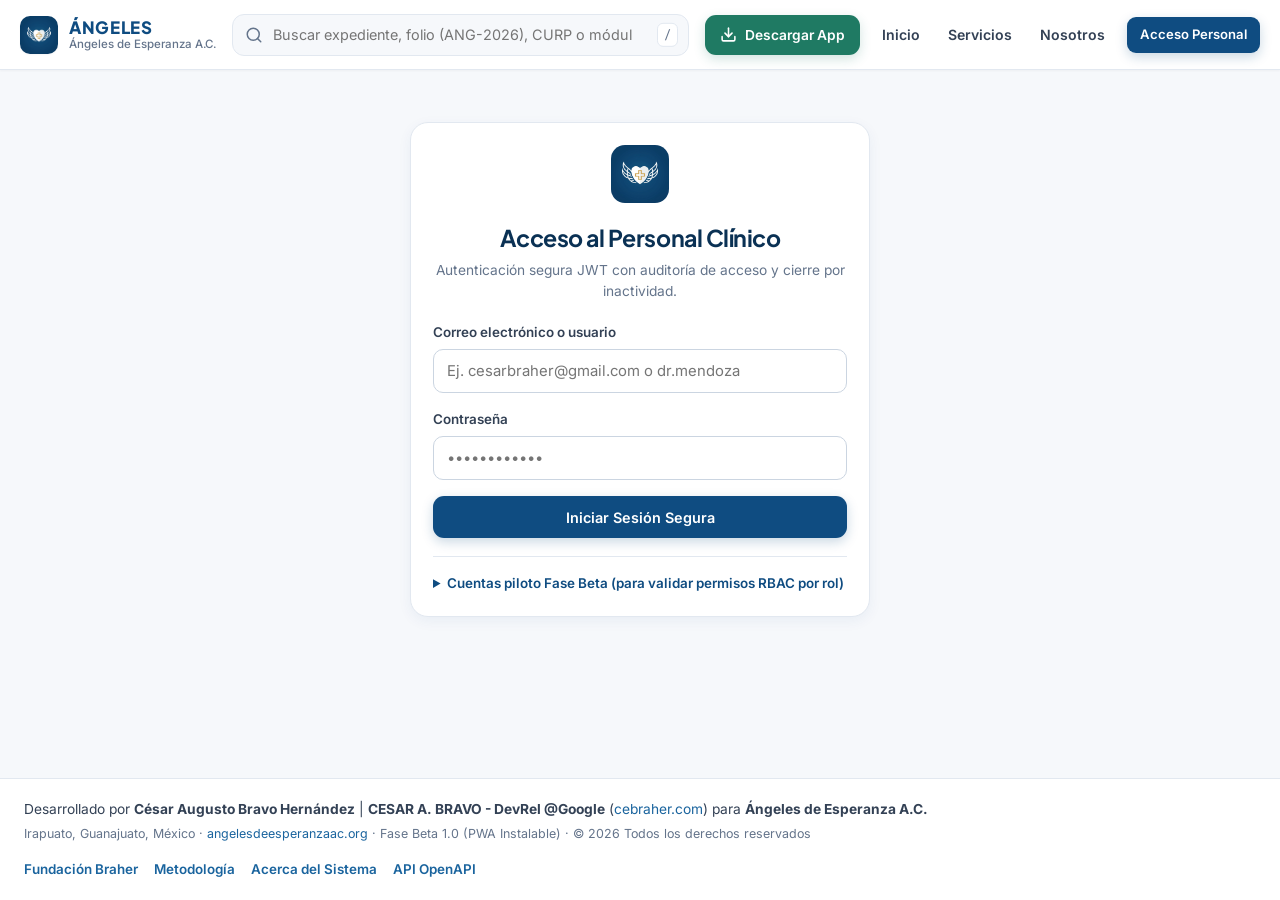
==== angeles/index.html @ a1adfa62 "fix: mover index.html y angeles/ a la raíz del repo para Hostinger public_html + .htaccess y modo hí" ====
<!DOCTYPE html>
<!--
 * @project     ÁNGELES — Sistema Integral EHR & Gestión Clínica (PWA)
 * @institution Ángeles de Esperanza A.C. (Irapuato, Guanajuato)
 * @author      César Augusto Bravo Hernández
 * @role        CESAR A. BRAVO - DevRel @Google
 * @contact     cesarbraher@gmail.com | https://cebraher.com
 * @copyright   Todos los derechos reservados © 2026 César Augusto Bravo Hernández
-->
<html lang="es-MX">
<head>
  <meta charset="UTF-8" />
  <meta name="viewport" content="width=device-width, initial-scale=1.0, viewport-fit=cover" />
  <title>ÁNGELES — Sistema Integral de Expediente Clínico Electrónico | Ángeles de Esperanza A.C.</title>
  <meta name="description" content="Sistema Integral de Expediente Clínico Electrónico (EHR) y gestión terapéutica instalable como PWA para el Centro de Rehabilitación en Adicciones Ángeles de Esperanza A.C. en Irapuato, Guanajuato." />
  <meta name="author" content="César Augusto Bravo Hernández — CESAR A. BRAVO - DevRel @Google" />

  <!-- PWA & Mobile / Apple Integration (Directorio /angeles/) -->
  <link rel="manifest" href="/angeles/manifest.json" />
  <meta name="theme-color" content="#0F4C81" />
  <meta name="mobile-web-app-capable" content="yes" />
  <meta name="apple-mobile-web-app-capable" content="yes" />
  <meta name="apple-mobile-web-app-status-bar-style" content="black-translucent" />
  <meta name="apple-mobile-web-app-title" content="ÁNGELES" />
  <link rel="apple-touch-icon" href="/angeles/assets/icons/apple-touch-icon.png" />
  <link rel="icon" type="image/png" sizes="32x32" href="/angeles/assets/icons/favicon-32x32.png" />
  <link rel="icon" type="image/png" sizes="192x192" href="/angeles/assets/icons/icon-192x192.png" />

  <!-- Tipografía de alta legibilidad clínica -->
  <link rel="preconnect" href="https://fonts.googleapis.com" />
  <link rel="preconnect" href="https://fonts.gstatic.com" crossorigin />
  <link href="https://fonts.googleapis.com/css2?family=Inter:wght@400;500;600;700&family=JetBrains+Mono:wght@400;500;600&family=Plus+Jakarta+Sans:wght@500;600;700;800&display=swap" rel="stylesheet" />

  <link rel="stylesheet" href="/angeles/css/styles.css" />
</head>
<body>
  <!-- Aviso de estado sin conexión -->
  <div id="offline-banner" class="offline-banner hidden" role="status" aria-live="polite">
    <span>Modo sin conexión detectado — Sus borradores locales se resguardan automáticamente en este dispositivo.</span>
  </div>

  <!-- BARRA SUPERIOR PERSISTENTE (CON BUSCADOR GLOBAL + BOTÓN DESCARGAR APP) -->
  <header class="topbar" id="app-topbar">
    <div class="topbar-inner">
      <div class="topbar-left">
        <button id="btn-mobile-menu" class="icon-btn mobile-only" aria-label="Abrir menú de navegación" aria-expanded="false">
          <svg width="22" height="22" viewBox="0 0 24 24" fill="none" stroke="currentColor" stroke-width="2" stroke-linecap="round"><line x1="3" y1="6" x2="21" y2="6"/><line x1="3" y1="12" x2="21" y2="12"/><line x1="3" y1="18" x2="21" y2="18"/></svg>
        </button>

        <a href="/angeles/" class="brand" data-link>
          <img src="/angeles/assets/icons/icon-96x96.png" alt="Escudo ÁNGELES" class="brand-logo" width="38" height="38" />
          <div class="brand-text">
            <span class="brand-title">ÁNGELES</span>
            <span class="brand-subtitle">Ángeles de Esperanza A.C.</span>
          </div>
        </a>
      </div>

      <!-- BUSCADOR GLOBAL EN LA PARTE SUPERIOR -->
      <div class="topbar-search" id="global-search-wrapper" role="search">
        <svg class="search-icon" width="18" height="18" viewBox="0 0 24 24" fill="none" stroke="currentColor" stroke-width="2" stroke-linecap="round" stroke-linejoin="round" aria-hidden="true">
          <circle cx="11" cy="11" r="8"/><line x1="21" y1="21" x2="16.65" y2="16.65"/>
        </svg>
        <input
          type="search"
          id="global-search-input"
          class="search-input"
          placeholder="Buscar expediente, folio (ANG-2026), CURP o módulo..."
          autocomplete="off"
          aria-label="Buscador global de expedientes y módulos"
        />
        <kbd class="search-kbd" title="Presiona / para buscar">/</kbd>
        <div id="global-search-results" class="search-dropdown hidden" role="listbox" aria-label="Resultados de búsqueda"></div>
      </div>

      <!-- ACCIONES SUPERIORES: BOTÓN DIRECTO PARA DESCARGAR / INSTALAR LA APP + SESIÓN -->
      <div class="topbar-actions">
        <button id="btn-install-app" class="btn btn-download-app" type="button" title="Descargar e instalar ÁNGELES en tu teléfono o computadora">
          <svg width="17" height="17" viewBox="0 0 24 24" fill="none" stroke="currentColor" stroke-width="2.2" stroke-linecap="round" stroke-linejoin="round" aria-hidden="true">
            <path d="M21 15v4a2 2 0 0 1-2 2H5a2 2 0 0 1-2-2v-4"/>
            <polyline points="7 10 12 15 17 10"/>
            <line x1="12" y1="15" x2="12" y2="3"/>
          </svg>
          <span id="btn-install-app-label">Descargar App</span>
        </button>

        <nav id="topbar-nav" class="topbar-nav" aria-label="Navegación principal"></nav>
        <div id="topbar-user" class="topbar-user"></div>
      </div>
    </div>
  </header>

  <!-- CONTENEDOR PRINCIPAL (SIDEBAR CLÍNICA CUANDO ESTÁ AUTENTICADO + ÁREA DE VISTAS) -->
  <div class="app-shell" id="app-shell">
    <aside id="app-sidebar" class="sidebar hidden" aria-label="Menú clínico lateral"></aside>
    <div id="sidebar-backdrop" class="sidebar-backdrop hidden"></div>

    <div class="main-column">
      <main id="app-main" class="app-main" tabindex="-1"></main>

      <!-- PIE DE PÁGINA INSTITUCIONAL CON IDENTIDAD VISIBLE OBLIGATORIA -->
      <footer class="app-footer">
        <div class="footer-inner">
          <div class="footer-left">
            <p class="footer-attribution">
              Desarrollado por <strong>César Augusto Bravo Hernández</strong> |
              <strong>CESAR A. BRAVO - DevRel @Google</strong>
              (<a href="https://cebraher.com" target="_blank" rel="noopener noreferrer">cebraher.com</a>)
              para <strong>Ángeles de Esperanza A.C.</strong>
            </p>
            <p class="footer-meta">
              Irapuato, Guanajuato, México ·
              <a href="https://angelesdeesperanzaac.org" target="_blank" rel="noopener noreferrer">angelesdeesperanzaac.org</a> ·
              Fase Beta 1.0 (PWA Instalable) · © 2026 Todos los derechos reservados
            </p>
          </div>
          <div class="footer-links">
            <a href="/">Fundación Braher</a>
            <a href="/angeles/servicios" data-link>Metodología</a>
            <a href="/angeles/nosotros" data-link>Acerca del Sistema</a>
            <a href="/docs" target="_blank" rel="noopener noreferrer">API OpenAPI</a>
          </div>
        </div>
      </footer>
    </div>
  </div>

  <!-- MODAL DE DESCARGA E INSTALACIÓN DIRECTA DE LA APP (PWA) -->
  <div id="install-modal" class="modal-overlay hidden" role="dialog" aria-modal="true" aria-labelledby="install-modal-title">
    <div class="modal-card modal-install">
      <div class="modal-header">
        <div class="install-modal-brand">
          <img src="/angeles/assets/icons/icon-192x192.png" alt="Icono ÁNGELES" width="48" height="48" />
          <div>
            <h2 id="install-modal-title">Instalar App ÁNGELES</h2>
            <p class="muted-sm">Aplicación web instalable (Android, iOS, Windows, macOS, Linux)</p>
          </div>
        </div>
        <button class="icon-btn" id="btn-close-install-modal" aria-label="Cerrar ventana">&times;</button>
      </div>

      <div class="modal-body" id="install-modal-body">
        <!-- Inyectado dinámicamente por pwa.js -->
      </div>
    </div>
  </div>

  <!-- MODAL GENÉRICO REUTILIZABLE (NUEVO EXPEDIENTE, ADENDA SOAP, NUEVO USUARIO, ETC.) -->
  <div id="generic-modal" class="modal-overlay hidden" role="dialog" aria-modal="true" aria-labelledby="generic-modal-title">
    <div class="modal-card">
      <div class="modal-header">
        <h2 id="generic-modal-title">Formulario</h2>
        <button class="icon-btn" id="btn-close-generic-modal" aria-label="Cerrar ventana">&times;</button>
      </div>
      <div class="modal-body" id="generic-modal-body"></div>
    </div>
  </div>

  <!-- CONTENEDOR DE NOTIFICACIONES TOAST -->
  <div id="toast-container" class="toast-container" aria-live="polite"></div>

  <script type="module" src="/angeles/js/app.js"></script>
</body>
</html>
---- angeles/css/styles.css ----
/**
 * @project     ÁNGELES — Sistema Integral EHR & Gestión Clínica (PWA)
 * @institution Ángeles de Esperanza A.C. (Irapuato, Guanajuato)
 * @author      César Augusto Bravo Hernández
 * @role        CESAR A. BRAVO - DevRel @Google
 * @contact     cesarbraher@gmail.com | https://cebraher.com
 * @copyright   Todos los derechos reservados © 2026 César Augusto Bravo Hernández
 */

:root {
  /* Paleta Humanizada Institucional — Paz, Claridad y Calidez */
  --blue-950: #0A3154;
  --blue-900: #0F4C81;
  --blue-700: #1A649E;
  --blue-100: #EBF4FB;
  --blue-50:  #F4F9FD;

  --hope-700: #18634F;
  --hope-600: #1F7A63;
  --hope-100: #E6F6F0;

  --gold-600: #9E6E1E;
  --gold-500: #B8862D;
  --gold-100: #FCF5E6;

  --danger-600: #B42318;
  --danger-100: #FEF3F2;

  --bg-canvas: #F6F8FB;
  --bg-surface: #FFFFFF;
  --bg-subtle: #F1F5F9;

  --text-primary: #0F172A;
  --text-secondary: #334155;
  --text-muted: #64748B;

  --border-light: #E2E8F0;
  --border-medium: #CBD5E1;

  --shadow-xs: 0 1px 2px rgba(15, 23, 42, 0.04);
  --shadow-sm: 0 4px 14px rgba(15, 76, 129, 0.06);
  --shadow-md: 0 12px 28px rgba(15, 76, 129, 0.09);
  --shadow-lg: 0 24px 48px rgba(15, 23, 42, 0.14);

  --radius-sm: 8px;
  --radius-md: 12px;
  --radius-lg: 18px;
  --radius-xl: 24px;

  --topbar-h: 70px;
  --sidebar-w: 264px;

  --font-display: 'Plus Jakarta Sans', system-ui, -apple-system, sans-serif;
  --font-body: 'Inter', system-ui, -apple-system, sans-serif;
  --font-mono: 'JetBrains Mono', ui-monospace, SFMono-Regular, monospace;
}

*, *::before, *::after { box-sizing: border-box; }

html {
  font-size: 16px;
  scroll-behavior: smooth;
  -webkit-tap-highlight-color: transparent;
}

body {
  margin: 0;
  font-family: var(--font-body);
  background: var(--bg-canvas);
  color: var(--text-primary);
  line-height: 1.55;
  min-height: 100vh;
  overflow-x: hidden;
}

h1, h2, h3, h4 {
  font-family: var(--font-display);
  letter-spacing: -0.02em;
  color: var(--text-primary);
  margin-top: 0;
}

a { color: var(--blue-700); text-decoration: none; }
a:hover { text-decoration: underline; }

.hidden { display: none !important; }
.mono { font-family: var(--font-mono); font-size: 0.88em; }
.muted { color: var(--text-muted); }
.muted-sm { color: var(--text-muted); font-size: 0.86rem; margin: 0; }

/* ============================================================================
 * OFFLINE BANNER
 * ========================================================================== */
.offline-banner {
  background: var(--gold-100);
  color: var(--gold-600);
  border-bottom: 1px solid #F2D7A0;
  text-align: center;
  padding: 8px 16px;
  font-size: 0.86rem;
  font-weight: 600;
}

/* ============================================================================
 * BARRA SUPERIOR PERSISTENTE (CON BUSCADOR + BOTÓN DESCARGAR APP)
 * ========================================================================== */
.topbar {
  position: sticky;
  top: 0;
  z-index: 40;
  height: var(--topbar-h);
  background: rgba(255, 255, 255, 0.94);
  backdrop-filter: blur(12px);
  border-bottom: 1px solid var(--border-light);
  box-shadow: var(--shadow-xs);
}

.topbar-inner {
  max-width: 1440px;
  height: 100%;
  margin: 0 auto;
  padding: 0 20px;
  display: flex;
  align-items: center;
  justify-content: space-between;
  gap: 16px;
}

.topbar-left {
  display: flex;
  align-items: center;
  gap: 10px;
  flex-shrink: 0;
}

.brand {
  display: flex;
  align-items: center;
  gap: 11px;
  text-decoration: none !important;
}

.brand-logo {
  width: 38px;
  height: 38px;
  border-radius: 10px;
  box-shadow: var(--shadow-xs);
  object-fit: cover;
}

.brand-text {
  display: flex;
  flex-direction: column;
  line-height: 1.15;
}

.brand-title {
  font-family: var(--font-display);
  font-weight: 800;
  font-size: 1.06rem;
  color: var(--blue-900);
  letter-spacing: 0.04em;
}

.brand-subtitle {
  font-size: 0.72rem;
  color: var(--text-muted);
  font-weight: 500;
}

/* Buscador Global en Barra Superior */
.topbar-search {
  position: relative;
  flex: 1 1 360px;
  max-width: 480px;
  min-width: 180px;
}

.search-icon {
  position: absolute;
  left: 13px;
  top: 50%;
  transform: translateY(-50%);
  color: var(--text-muted);
  pointer-events: none;
}

.search-input {
  width: 100%;
  height: 42px;
  padding: 0 42px 0 40px;
  border-radius: 12px;
  border: 1px solid var(--border-light);
  background: var(--bg-canvas);
  font-family: var(--font-body);
  font-size: 0.9rem;
  color: var(--text-primary);
  transition: border-color 0.18s ease, background 0.18s ease, box-shadow 0.18s ease;
}

.search-input:focus {
  outline: none;
  background: #FFFFFF;
  border-color: var(--blue-700);
  box-shadow: 0 0 0 3px rgba(15, 76, 129, 0.12);
}

.search-kbd {
  position: absolute;
  right: 11px;
  top: 50%;
  transform: translateY(-50%);
  font-family: var(--font-mono);
  font-size: 0.74rem;
  color: var(--text-muted);
  background: #FFFFFF;
  border: 1px solid var(--border-light);
  border-radius: 6px;
  padding: 2px 6px;
  pointer-events: none;
}

.search-dropdown {
  position: absolute;
  top: calc(100% + 8px);
  left: 0;
  right: 0;
  background: #FFFFFF;
  border: 1px solid var(--border-light);
  border-radius: var(--radius-md);
  box-shadow: var(--shadow-lg);
  max-height: 420px;
  overflow-y: auto;
  z-index: 60;
  padding: 8px;
}

.search-group-label {
  font-size: 0.72rem;
  font-weight: 700;
  text-transform: uppercase;
  letter-spacing: 0.06em;
  color: var(--text-muted);
  padding: 8px 10px 4px;
}

.search-item {
  width: 100%;
  display: flex;
  align-items: center;
  justify-content: space-between;
  gap: 10px;
  text-align: left;
  background: transparent;
  border: 0;
  border-radius: 9px;
  padding: 10px 12px;
  cursor: pointer;
  color: var(--text-primary);
  transition: background 0.14s ease;
}

.search-item:hover, .search-item:focus {
  background: var(--blue-50);
  outline: none;
}

.search-item-title { font-weight: 600; font-size: 0.9rem; display: block; }
.search-item-sub { font-size: 0.78rem; color: var(--text-muted); display: block; }

.topbar-actions {
  display: flex;
  align-items: center;
  gap: 10px;
  flex-shrink: 0;
}

.topbar-nav {
  display: flex;
  align-items: center;
  gap: 4px;
}

.topbar-nav a {
  padding: 8px 12px;
  border-radius: 9px;
  font-size: 0.88rem;
  font-weight: 600;
  color: var(--text-secondary);
  text-decoration: none;
  transition: background 0.15s ease, color 0.15s ease;
}

.topbar-nav a:hover, .topbar-nav a.active {
  background: var(--blue-50);
  color: var(--blue-900);
}

.topbar-user {
  display: flex;
  align-items: center;
  gap: 8px;
}

.user-pill {
  display: inline-flex;
  align-items: center;
  gap: 8px;
  padding: 6px 12px;
  background: var(--bg-canvas);
  border: 1px solid var(--border-light);
  border-radius: 999px;
  font-size: 0.82rem;
}

.user-avatar {
  width: 26px;
  height: 26px;
  border-radius: 50%;
  background: var(--blue-900);
  color: #fff;
  display: grid;
  place-items: center;
  font-weight: 700;
  font-size: 0.74rem;
}

/* ============================================================================
 * BOTONES Y CONTROLES TÁCTILES (MOBILE-FIRST 44PX+)
 * ========================================================================== */
.btn {
  display: inline-flex;
  align-items: center;
  justify-content: center;
  gap: 8px;
  min-height: 42px;
  padding: 0 16px;
  border-radius: 11px;
  border: 1px solid transparent;
  font-family: var(--font-body);
  font-size: 0.9rem;
  font-weight: 600;
  cursor: pointer;
  text-decoration: none !important;
  transition: transform 0.12s ease, background 0.16s ease, border-color 0.16s ease, box-shadow 0.16s ease;
  white-space: nowrap;
}

.btn:active { transform: translateY(1px); }
.btn:disabled { opacity: 0.55; cursor: not-allowed; }

.btn-primary {
  background: var(--blue-900);
  color: #FFFFFF;
  box-shadow: 0 4px 12px rgba(15, 76, 129, 0.22);
}
.btn-primary:hover:not(:disabled) { background: var(--blue-950); }

.btn-download-app {
  background: var(--hope-600);
  color: #FFFFFF;
  min-height: 40px;
  padding: 0 14px;
  font-size: 0.86rem;
  box-shadow: 0 4px 12px rgba(31, 122, 99, 0.2);
}
.btn-download-app:hover { background: var(--hope-700); }
.btn-download-app.installed {
  background: var(--hope-100);
  color: var(--hope-700);
  border-color: #B7E4D5;
  box-shadow: none;
}

.btn-secondary {
  background: #FFFFFF;
  color: var(--blue-900);
  border-color: var(--border-medium);
}
.btn-secondary:hover:not(:disabled) { background: var(--blue-50); border-color: var(--blue-700); }

.btn-gold {
  background: var(--gold-100);
  color: var(--gold-600);
  border-color: #E8CB92;
}
.btn-gold:hover:not(:disabled) { background: #F8E8C4; }

.btn-ghost {
  background: transparent;
  color: var(--text-secondary);
}
.btn-ghost:hover:not(:disabled) { background: var(--bg-subtle); color: var(--text-primary); }

.btn-danger-outline {
  background: #FFFFFF;
  color: var(--danger-600);
  border-color: #F4C4BF;
}
.btn-danger-outline:hover { background: var(--danger-100); }

.btn-sm { min-height: 36px; padding: 0 12px; font-size: 0.82rem; border-radius: 9px; }

.icon-btn {
  width: 40px;
  height: 40px;
  border-radius: 10px;
  border: 1px solid var(--border-light);
  background: #FFFFFF;
  color: var(--text-primary);
  display: inline-grid;
  place-items: center;
  cursor: pointer;
  font-size: 1.3rem;
}
.icon-btn:hover { background: var(--bg-subtle); }

/* ============================================================================
 * LAYOUT PRINCIPAL (SHELL + SIDEBAR CLÍNICA)
 * ========================================================================== */
.app-shell {
  display: flex;
  min-height: calc(100vh - var(--topbar-h));
}

.sidebar {
  width: var(--sidebar-w);
  flex-shrink: 0;
  background: #FFFFFF;
  border-right: 1px solid var(--border-light);
  padding: 20px 14px;
  display: flex;
  flex-direction: column;
  justify-content: space-between;
  gap: 20px;
}

.sidebar-group-title {
  font-size: 0.72rem;
  font-weight: 700;
  letter-spacing: 0.07em;
  text-transform: uppercase;
  color: var(--text-muted);
  padding: 10px 12px 6px;
}

.sidebar-nav {
  display: flex;
  flex-direction: column;
  gap: 4px;
}

.sidebar-link {
  display: flex;
  align-items: center;
  gap: 10px;
  padding: 11px 12px;
  border-radius: 11px;
  font-size: 0.91rem;
  font-weight: 600;
  color: var(--text-secondary);
  text-decoration: none !important;
  transition: background 0.15s ease, color 0.15s ease;
}

.sidebar-link:hover { background: var(--blue-50); color: var(--blue-900); }
.sidebar-link.active { background: var(--blue-100); color: var(--blue-900); }

.sidebar-install-box {
  background: var(--blue-50);
  border: 1px solid #D6E7F5;
  border-radius: var(--radius-md);
  padding: 14px;
}
.sidebar-install-box h4 { font-size: 0.88rem; margin: 0 0 4px; color: var(--blue-900); }
.sidebar-install-box p { font-size: 0.78rem; color: var(--text-muted); margin: 0 0 10px; }

.main-column {
  flex: 1;
  min-width: 0;
  display: flex;
  flex-direction: column;
}

.app-main {
  flex: 1;
  width: 100%;
  max-width: 1280px;
  margin: 0 auto;
  padding: 28px 24px 48px;
}

/* ============================================================================
 * LANDING INSTITUCIONAL (ESTÉTICA HUMANIZADA)
 * ========================================================================== */
.hero-section {
  display: grid;
  grid-template-columns: 1.05fr 0.95fr;
  gap: 36px;
  align-items: center;
  padding: 16px 0 40px;
}

.hero-eyebrow {
  font-size: 0.82rem;
  font-weight: 700;
  letter-spacing: 0.08em;
  text-transform: uppercase;
  color: var(--hope-600);
  margin-bottom: 12px;
}

.hero-title {
  font-size: clamp(2rem, 3.6vw, 2.95rem);
  line-height: 1.13;
  color: var(--blue-950);
  margin-bottom: 16px;
}

.hero-lead {
  font-size: 1.05rem;
  color: var(--text-secondary);
  margin-bottom: 24px;
  max-width: 560px;
}

.hero-cta {
  display: flex;
  flex-wrap: wrap;
  gap: 12px;
  margin-bottom: 26px;
}

.hero-quote {
  border-left: 3px solid var(--gold-500);
  padding: 10px 16px;
  background: #FFFFFF;
  border-radius: 0 12px 12px 0;
  box-shadow: var(--shadow-xs);
}
.hero-quote p { margin: 0 0 4px; font-style: italic; color: var(--text-secondary); font-size: 0.94rem; }
.hero-quote cite { font-style: normal; font-size: 0.8rem; font-weight: 600; color: var(--blue-900); }

.hero-visual {
  position: relative;
  border-radius: var(--radius-xl);
  overflow: hidden;
  box-shadow: var(--shadow-md);
  border: 1px solid var(--border-light);
  background: #FFFFFF;
}

.hero-visual img {
  display: block;
  width: 100%;
  height: auto;
  aspect-ratio: 16 / 10;
  object-fit: cover;
}

.hero-visual-caption {
  padding: 14px 18px;
  background: #FFFFFF;
  display: flex;
  align-items: center;
  justify-content: space-between;
  gap: 12px;
  font-size: 0.84rem;
  color: var(--text-secondary);
}

.section-block { margin-top: 42px; }
.section-head { margin-bottom: 22px; max-width: 720px; }
.section-head h2 { font-size: 1.55rem; margin-bottom: 6px; color: var(--blue-950); }
.section-head p { margin: 0; color: var(--text-muted); }

/* ============================================================================
 * TARJETAS, GRILLAS, BADGES Y TABLAS CLÍNICAS
 * ========================================================================== */
.grid-2 { display: grid; grid-template-columns: repeat(2, minmax(0, 1fr)); gap: 18px; }
.grid-3 { display: grid; grid-template-columns: repeat(3, minmax(0, 1fr)); gap: 18px; }
.grid-4 { display: grid; grid-template-columns: repeat(4, minmax(0, 1fr)); gap: 16px; }

.card {
  background: var(--bg-surface);
  border: 1px solid var(--border-light);
  border-radius: var(--radius-lg);
  padding: 22px;
  box-shadow: var(--shadow-xs);
}

.card-elevated {
  box-shadow: var(--shadow-sm);
}

.card-header {
  display: flex;
  align-items: center;
  justify-content: space-between;
  gap: 12px;
  margin-bottom: 16px;
  flex-wrap: wrap;
}

.card-title { font-size: 1.08rem; margin: 0; color: var(--blue-950); }

.kpi-card {
  background: #FFFFFF;
  border: 1px solid var(--border-light);
  border-radius: var(--radius-lg);
  padding: 20px;
  box-shadow: var(--shadow-xs);
}

.kpi-label { font-size: 0.82rem; font-weight: 600; color: var(--text-muted); }
.kpi-value {
  font-family: var(--font-display);
  font-size: 2rem;
  font-weight: 800;
  color: var(--blue-900);
  margin: 6px 0 4px;
  line-height: 1.1;
}
.kpi-sub { font-size: 0.78rem; color: var(--text-muted); }

.badge {
  display: inline-flex;
  align-items: center;
  gap: 5px;
  padding: 4px 10px;
  border-radius: 999px;
  font-size: 0.76rem;
  font-weight: 700;
  letter-spacing: 0.02em;
}
.badge-blue { background: var(--blue-100); color: var(--blue-900); }
.badge-green { background: var(--hope-100); color: var(--hope-700); }
.badge-gold { background: var(--gold-100); color: var(--gold-600); }
.badge-red { background: var(--danger-100); color: var(--danger-600); }
.badge-gray { background: var(--bg-subtle); color: var(--text-secondary); }

.table-wrap {
  width: 100%;
  overflow-x: auto;
  border-radius: var(--radius-md);
  border: 1px solid var(--border-light);
}

table.data-table {
  width: 100%;
  border-collapse: collapse;
  font-size: 0.89rem;
  background: #FFFFFF;
}

.data-table th {
  text-align: left;
  padding: 12px 14px;
  background: var(--bg-canvas);
  color: var(--text-muted);
  font-size: 0.76rem;
  font-weight: 700;
  text-transform: uppercase;
  letter-spacing: 0.04em;
  border-bottom: 1px solid var(--border-light);
}

.data-table td {
  padding: 13px 14px;
  border-bottom: 1px solid var(--border-light);
  vertical-align: middle;
}

.data-table tr:last-child td { border-bottom: 0; }
.data-table tbody tr:hover { background: var(--blue-50); }

/* ============================================================================
 * FORMULARIOS CLÍNICOS, PESTAÑAS Y PAD DE FIRMA CAPACITIVA
 * ========================================================================== */
.form-grid {
  display: grid;
  grid-template-columns: repeat(2, minmax(0, 1fr));
  gap: 16px;
}

.form-field { display: flex; flex-direction: column; gap: 6px; }
.form-field.full { grid-column: 1 / -1; }

.form-field label {
  font-size: 0.84rem;
  font-weight: 600;
  color: var(--text-secondary);
}

.form-field input,
.form-field select,
.form-field textarea {
  width: 100%;
  min-height: 44px;
  padding: 10px 13px;
  border-radius: 10px;
  border: 1px solid var(--border-medium);
  background: #FFFFFF;
  font-family: var(--font-body);
  font-size: 0.93rem;
  color: var(--text-primary);
  transition: border-color 0.16s ease, box-shadow 0.16s ease;
}

.form-field textarea { min-height: 96px; resize: vertical; line-height: 1.5; }
.form-field input:focus,
.form-field select:focus,
.form-field textarea:focus {
  outline: none;
  border-color: var(--blue-700);
  box-shadow: 0 0 0 3px rgba(15, 76, 129, 0.12);
}

.form-field input:disabled,
.form-field select:disabled,
.form-field textarea:disabled {
  background: var(--bg-subtle);
  color: var(--text-muted);
  cursor: not-allowed;
}

/* Pestañas del Expediente Clínico (6 Módulos + Expansión) */
.module-tabs {
  display: flex;
  gap: 6px;
  overflow-x: auto;
  padding-bottom: 6px;
  margin-bottom: 20px;
  border-bottom: 1px solid var(--border-light);
}

.module-tab {
  min-height: 42px;
  padding: 8px 14px;
  border-radius: 10px;
  border: 1px solid transparent;
  background: transparent;
  font-family: var(--font-body);
  font-size: 0.87rem;
  font-weight: 600;
  color: var(--text-secondary);
  cursor: pointer;
  white-space: nowrap;
  display: inline-flex;
  align-items: center;
  gap: 7px;
}

.module-tab:hover { background: var(--blue-50); color: var(--blue-900); }
.module-tab.active {
  background: var(--blue-900);
  color: #FFFFFF;
}
.module-tab.locked {
  opacity: 0.5;
  cursor: not-allowed;
}

/* Pad de Firma Táctil Capacitiva (HTML5 Canvas) */
.signature-box {
  border: 1.5px dashed var(--border-medium);
  border-radius: var(--radius-md);
  background: #FAFBFD;
  padding: 12px;
}

.signature-canvas {
  width: 100%;
  height: 185px;
  background: #FFFFFF;
  border: 1px solid var(--border-light);
  border-radius: 10px;
  touch-action: none;
  cursor: crosshair;
  display: block;
}

.signature-toolbar {
  display: flex;
  align-items: center;
  justify-content: space-between;
  gap: 10px;
  margin-top: 10px;
  flex-wrap: wrap;
}

/* Notas SOAP y Asistente IA */
.ai-assistant-box {
  background: var(--blue-50);
  border: 1px solid #C8DFEF;
  border-radius: var(--radius-md);
  padding: 18px;
  margin-bottom: 20px;
}

.safety-banner {
  background: var(--gold-100);
  border: 1px solid #EAD19E;
  color: var(--gold-600);
  border-radius: 10px;
  padding: 10px 14px;
  font-size: 0.84rem;
  font-weight: 500;
  margin: 12px 0;
}

.soap-card {
  background: #FFFFFF;
  border: 1px solid var(--border-light);
  border-radius: var(--radius-md);
  padding: 18px;
  margin-bottom: 14px;
}

.soap-card.is-addendum {
  margin-left: 24px;
  border-left: 4px solid var(--gold-500);
  background: #FFFDF8;
}

.soap-grid {
  display: grid;
  grid-template-columns: repeat(2, minmax(0, 1fr));
  gap: 12px;
  margin: 12px 0;
}

.soap-quad {
  background: var(--bg-canvas);
  border-radius: 10px;
  padding: 11px 13px;
}
.soap-quad strong { display: block; font-size: 0.78rem; text-transform: uppercase; letter-spacing: 0.05em; color: var(--blue-900); margin-bottom: 4px; }
.soap-quad p { margin: 0; font-size: 0.89rem; white-space: pre-line; color: var(--text-primary); }

.hash-strip {
  display: flex;
  align-items: center;
  justify-content: space-between;
  gap: 10px;
  flex-wrap: wrap;
  padding-top: 10px;
  border-top: 1px solid var(--border-light);
  font-size: 0.78rem;
  color: var(--text-muted);
}

/* Programa 12 Pasos Tracker */
.steps-grid {
  display: grid;
  grid-template-columns: repeat(3, minmax(0, 1fr));
  gap: 10px;
}

.step-chip {
  padding: 12px;
  border-radius: 11px;
  border: 1px solid var(--border-light);
  background: #FFFFFF;
  cursor: pointer;
  transition: border-color 0.15s ease, background 0.15s ease;
}
.step-chip.done { background: var(--hope-100); border-color: #A7DFCC; }
.step-chip.current { background: var(--blue-100); border-color: var(--blue-700); }
.step-chip-title { font-size: 0.84rem; font-weight: 600; color: var(--text-primary); display: block; margin-bottom: 4px; }

/* ============================================================================
 * LOGIN SCREEN
 * ========================================================================== */
.auth-wrap {
  max-width: 460px;
  margin: 24px auto;
}

.demo-accounts {
  margin-top: 18px;
  padding-top: 16px;
  border-top: 1px solid var(--border-light);
}

.demo-role-grid {
  display: grid;
  grid-template-columns: repeat(2, minmax(0, 1fr));
  gap: 8px;
  margin-top: 10px;
}

.demo-role-btn {
  padding: 8px 10px;
  border-radius: 9px;
  border: 1px solid var(--border-light);
  background: var(--bg-canvas);
  font-size: 0.78rem;
  font-weight: 600;
  color: var(--text-secondary);
  cursor: pointer;
  text-align: left;
}
.demo-role-btn:hover { background: var(--blue-50); border-color: var(--blue-700); color: var(--blue-900); }

/* ============================================================================
 * MODALES Y TOASTS
 * ========================================================================== */
.modal-overlay {
  position: fixed;
  inset: 0;
  z-index: 80;
  background: rgba(15, 23, 42, 0.52);
  backdrop-filter: blur(4px);
  display: flex;
  align-items: center;
  justify-content: center;
  padding: 18px;
}

.modal-card {
  width: 100%;
  max-width: 620px;
  max-height: 90vh;
  overflow-y: auto;
  background: #FFFFFF;
  border-radius: var(--radius-xl);
  box-shadow: var(--shadow-lg);
  border: 1px solid var(--border-light);
}

.modal-header {
  display: flex;
  align-items: center;
  justify-content: space-between;
  gap: 12px;
  padding: 20px 24px;
  border-bottom: 1px solid var(--border-light);
}
.modal-header h2 { margin: 0; font-size: 1.2rem; color: var(--blue-950); }
.modal-body { padding: 22px 24px; }

.install-modal-brand {
  display: flex;
  align-items: center;
  gap: 14px;
}
.install-modal-brand img { border-radius: 12px; }

.install-steps-list {
  display: grid;
  gap: 12px;
  margin: 16px 0;
}

.install-step {
  background: var(--bg-canvas);
  border: 1px solid var(--border-light);
  border-radius: 12px;
  padding: 14px;
}
.install-step h4 { margin: 0 0 6px; font-size: 0.94rem; color: var(--blue-900); }
.install-step p { margin: 0; font-size: 0.86rem; color: var(--text-secondary); }

.toast-container {
  position: fixed;
  bottom: 20px;
  right: 20px;
  z-index: 100;
  display: flex;
  flex-direction: column;
  gap: 10px;
  max-width: 380px;
}

.toast {
  background: var(--blue-950);
  color: #FFFFFF;
  padding: 13px 16px;
  border-radius: 12px;
  font-size: 0.88rem;
  font-weight: 500;
  box-shadow: var(--shadow-lg);
  animation: slideUp 0.2s ease;
}
.toast.success { background: var(--hope-700); }
.toast.error { background: var(--danger-600); }

@keyframes slideUp {
  from { opacity: 0; transform: translateY(10px); }
  to { opacity: 1; transform: translateY(0); }
}

/* ============================================================================
 * FOOTER INSTITUCIONAL
 * ========================================================================== */
.app-footer {
  border-top: 1px solid var(--border-light);
  background: #FFFFFF;
  padding: 20px 24px;
  margin-top: auto;
}

.footer-inner {
  max-width: 1280px;
  margin: 0 auto;
  display: flex;
  align-items: center;
  justify-content: space-between;
  gap: 16px;
  flex-wrap: wrap;
}

.footer-attribution { margin: 0 0 4px; font-size: 0.86rem; color: var(--text-secondary); }
.footer-meta { margin: 0; font-size: 0.78rem; color: var(--text-muted); }
.footer-links { display: flex; gap: 16px; font-size: 0.84rem; font-weight: 600; }

/* ============================================================================
 * RESPONSIVE (MOBILE-FIRST & TABLETS)
 * ========================================================================== */
.mobile-only { display: none; }

@media (max-width: 1080px) {
  .grid-4 { grid-template-columns: repeat(2, minmax(0, 1fr)); }
  .grid-3, .steps-grid { grid-template-columns: repeat(2, minmax(0, 1fr)); }
  .hero-section { grid-template-columns: 1fr; }
  .topbar-nav { display: none; }
}

@media (max-width: 860px) {
  .mobile-only { display: inline-grid; }
  .sidebar {
    position: fixed;
    top: var(--topbar-h);
    left: 0;
    bottom: 0;
    z-index: 50;
    transform: translateX(-100%);
    transition: transform 0.22s ease;
    box-shadow: var(--shadow-lg);
  }
  .sidebar.open { transform: translateX(0); }
  .sidebar-backdrop {
    position: fixed;
    inset: var(--topbar-h) 0 0 0;
    background: rgba(15, 23, 42, 0.36);
    z-index: 45;
  }
  .brand-subtitle { display: none; }
  .search-kbd { display: none; }
}

@media (max-width: 640px) {
  .topbar { height: auto; padding: 8px 0; }
  .topbar-inner { flex-wrap: wrap; padding: 0 12px; gap: 8px; }
  .topbar-search { order: 3; flex: 1 1 100%; max-width: 100%; }
  .app-main { padding: 18px 14px 36px; }
  .grid-2, .grid-3, .grid-4, .form-grid, .soap-grid, .steps-grid { grid-template-columns: 1fr; }
  .btn-download-app { padding: 0 11px; font-size: 0.81rem; }
  .user-pill .user-name-label { display: none; }
}

@media print {
  .topbar, .sidebar, .app-footer, .module-tabs, .btn { display: none !important; }
  body { background: #FFFFFF; }
  .card { border: 1px solid #CBD5E1; box-shadow: none; }
}
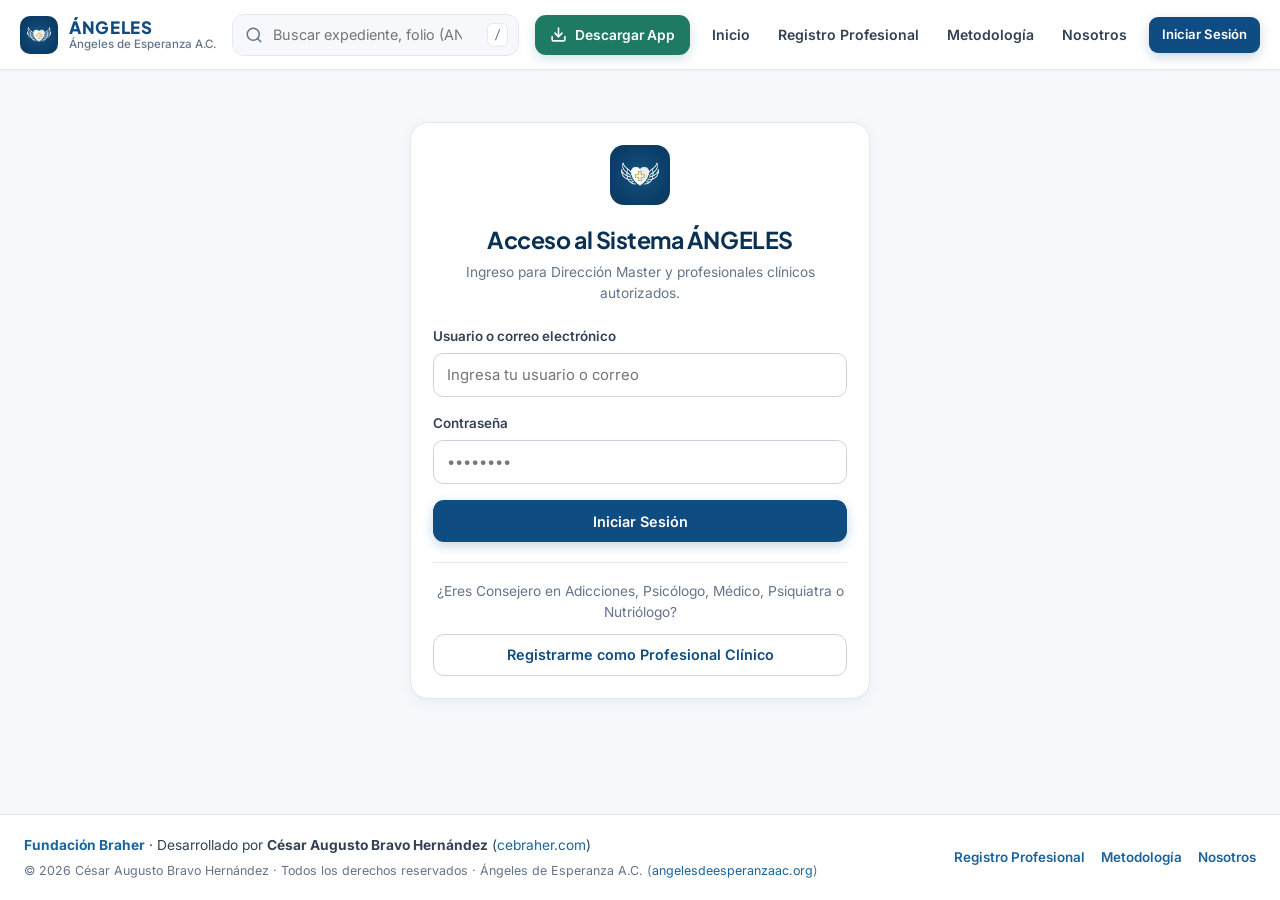
==== commit 9dcd0683: "feat: registro y autorización Master de profesionales con PDFs/imágenes, cuenta Master abun, firmas " ====
--- a/angeles/index.html
+++ b/angeles/index.html
@@ -98,27 +98,24 @@
     <div class="main-column">
       <main id="app-main" class="app-main" tabindex="-1"></main>
 
-      <!-- PIE DE PÁGINA INSTITUCIONAL CON IDENTIDAD VISIBLE OBLIGATORIA -->
+      <!-- PIE DE PÁGINA INSTITUCIONAL (ÚNICO LUGAR CON DATOS DE FUNDACIÓN BRAHER, AUTORÍA Y DERECHOS) -->
       <footer class="app-footer">
         <div class="footer-inner">
           <div class="footer-left">
             <p class="footer-attribution">
-              Desarrollado por <strong>César Augusto Bravo Hernández</strong> |
-              <strong>CESAR A. BRAVO - DevRel @Google</strong>
+              <a href="/"><strong>Fundación Braher</strong></a> · Desarrollado por
+              <strong>César Augusto Bravo Hernández</strong>
               (<a href="https://cebraher.com" target="_blank" rel="noopener noreferrer">cebraher.com</a>)
-              para <strong>Ángeles de Esperanza A.C.</strong>
             </p>
             <p class="footer-meta">
-              Irapuato, Guanajuato, México ·
-              <a href="https://angelesdeesperanzaac.org" target="_blank" rel="noopener noreferrer">angelesdeesperanzaac.org</a> ·
-              Fase Beta 1.0 (PWA Instalable) · © 2026 Todos los derechos reservados
+              © 2026 César Augusto Bravo Hernández · Todos los derechos reservados ·
+              Ángeles de Esperanza A.C. (<a href="https://angelesdeesperanzaac.org" target="_blank" rel="noopener noreferrer">angelesdeesperanzaac.org</a>)
             </p>
           </div>
           <div class="footer-links">
-            <a href="/">Fundación Braher</a>
+            <a href="/angeles/registro" data-link>Registro Profesional</a>
             <a href="/angeles/servicios" data-link>Metodología</a>
-            <a href="/angeles/nosotros" data-link>Acerca del Sistema</a>
-            <a href="/docs" target="_blank" rel="noopener noreferrer">API OpenAPI</a>
+            <a href="/angeles/nosotros" data-link>Nosotros</a>
           </div>
         </div>
       </footer>
